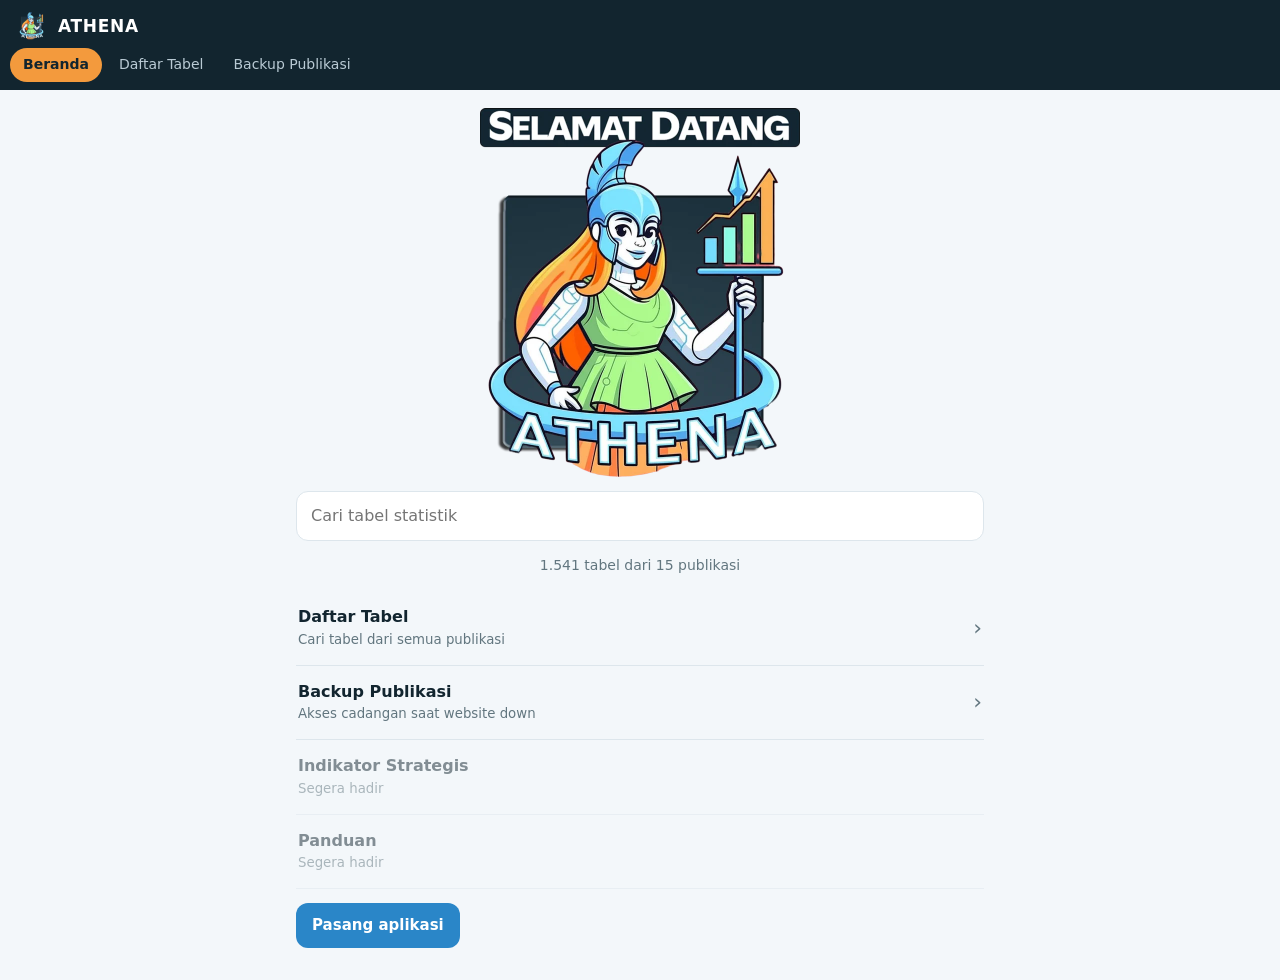
==== index.html @ 531c3cbd "firsttttt" ====
<!doctype html><html lang="id"><head><meta charset="utf-8"><meta name="viewport" content="width=device-width,initial-scale=1,viewport-fit=cover"><meta name="theme-color" content="#12252f"><link rel="manifest" href="manifest.webmanifest"><link rel="apple-touch-icon" href="assets/icon-180.png"><link rel="icon" href="assets/icon-192.png"><link rel="stylesheet" href="css/style.css"><title>ATHENA</title></head><body data-page="home"><main>
<img class="hero" src="assets/hero.webp" alt="ATHENA, selamat datang">
<form action="tabel.html"><input name="q" type="search" placeholder="Cari tabel statistik" aria-label="Cari tabel"></form>
<p id="st" class="mu" style="text-align:center"></p>
<div class="menu">
<a href="tabel.html"><span><b>Daftar Tabel</b><small>Cari tabel dari semua publikasi</small></span></a>
<a href="backup.html"><span><b>Backup Publikasi</b><small>Akses cadangan saat website down</small></span></a>
<a class="off" aria-disabled="true"><span><b>Indikator Strategis</b><small>Segera hadir</small></span></a>
<a class="off" aria-disabled="true"><span><b>Panduan</b><small>Segera hadir</small></span></a>
</div>
<div class="row"><button id="ins" class="btn" hidden>Pasang aplikasi</button></div></main>
<script src="js/layout.js"></script><script>
fetch('data/sumber.json').then(r=>r.json()).then(s=>{st.textContent=s.reduce((a,x)=>a+x.jumlah,0).toLocaleString('id-ID')+' tabel dari '+s.length+' publikasi'});
let ev;addEventListener('beforeinstallprompt',e=>{e.preventDefault();ev=e;ins.hidden=false});ins.onclick=()=>ev.prompt();
</script></body></html>
---- css/style.css ----
:root{--bg:#f3f7fa;--sf:#fff;--ink:#12252f;--mu:#62767f;--ln:#dde6ec;--ac:#2a86c8;--or:#f39a3d;--hd:#12252f}
@media(prefers-color-scheme:dark){:root{--bg:#0b161c;--sf:#13252e;--ink:#e9f1f6;--mu:#93a7b1;--ln:#233a46;--ac:#5bb4e8;--hd:#08111a}}
*{box-sizing:border-box}html{-webkit-text-size-adjust:100%}
body{margin:0;background:var(--bg);color:var(--ink);font:16px/1.55 system-ui,-apple-system,"Segoe UI",Roboto,sans-serif}
header{position:sticky;top:0;z-index:5;background:var(--hd);color:#fff;padding-top:env(safe-area-inset-top)}
.bar{display:flex;align-items:center;gap:10px;padding:10px 16px 6px}.bar img{width:32px;height:32px;border-radius:8px}.bar b{font-size:17px;letter-spacing:.04em}
nav{display:flex;gap:4px;padding:0 10px 8px;overflow-x:auto;scrollbar-width:none}
nav a{color:#b9cad4;text-decoration:none;padding:6px 13px;border-radius:99px;font-size:14px;white-space:nowrap}
nav a.on{background:var(--or);color:#12252f;font-weight:600}
main{max-width:720px;margin:0 auto;padding:18px 16px calc(32px + env(safe-area-inset-bottom))}
h1{font-size:24px;line-height:1.25;margin:4px 0 14px}h2{font-size:17px;margin:22px 0 4px}
.mu{color:var(--mu);font-size:14px}a{color:var(--ac)}
input,select{width:100%;font:inherit;color:inherit;background:var(--sf);border:1px solid var(--ln);border-radius:12px;padding:12px 14px}
input:focus,select:focus,.btn:focus-visible,.it:focus-visible,a:focus-visible{outline:2px solid var(--ac);outline-offset:2px}
.fl{display:grid;gap:8px;margin:8px 0 12px}@media(min-width:560px){.fl{grid-template-columns:repeat(3,1fr)}}
.it{display:block;width:100%;text-align:left;font:inherit;color:inherit;background:none;border:0;border-bottom:1px solid var(--ln);padding:13px 2px;cursor:pointer}
.it b{display:block;font-weight:600}.it span{font-size:13px;color:var(--mu)}
.btn{display:inline-block;font:inherit;font-size:15px;font-weight:600;text-decoration:none;color:#fff;background:var(--ac);border:0;border-radius:12px;padding:11px 16px;cursor:pointer}
.btn.gh{background:none;color:var(--ink);border:1px solid var(--ln)}.row{display:flex;flex-wrap:wrap;gap:8px;margin-top:14px}
dialog{width:min(94vw,680px);max-height:90vh;padding:0;border:0;border-radius:18px;background:var(--sf);color:var(--ink)}dialog::backdrop{background:#000a}
.in{padding:18px}.in h2{font-size:18px;line-height:1.35;margin:0 0 6px}.in img{width:100%;border-radius:10px;margin-top:12px;background:#fff}
.hero{display:block;width:min(72%,320px);margin:0 auto 14px}
.menu a,.u{display:flex;justify-content:space-between;align-items:center;gap:12px;padding:14px 2px;border-bottom:1px solid var(--ln);color:inherit;text-decoration:none}
.menu small{display:block;color:var(--mu)}.menu .off{opacity:.5}.menu a:not(.off)::after{content:"›";color:var(--mu);font-size:22px}
.note{border-left:4px solid var(--or);background:var(--sf);padding:12px 14px;border-radius:0 12px 12px 0;margin:12px 0}
code{word-break:break-all;font-size:13px}
@media(prefers-reduced-motion:no-preference){.hero{animation:up .5s ease both}@keyframes up{from{opacity:0;transform:translateY(8px)}}}
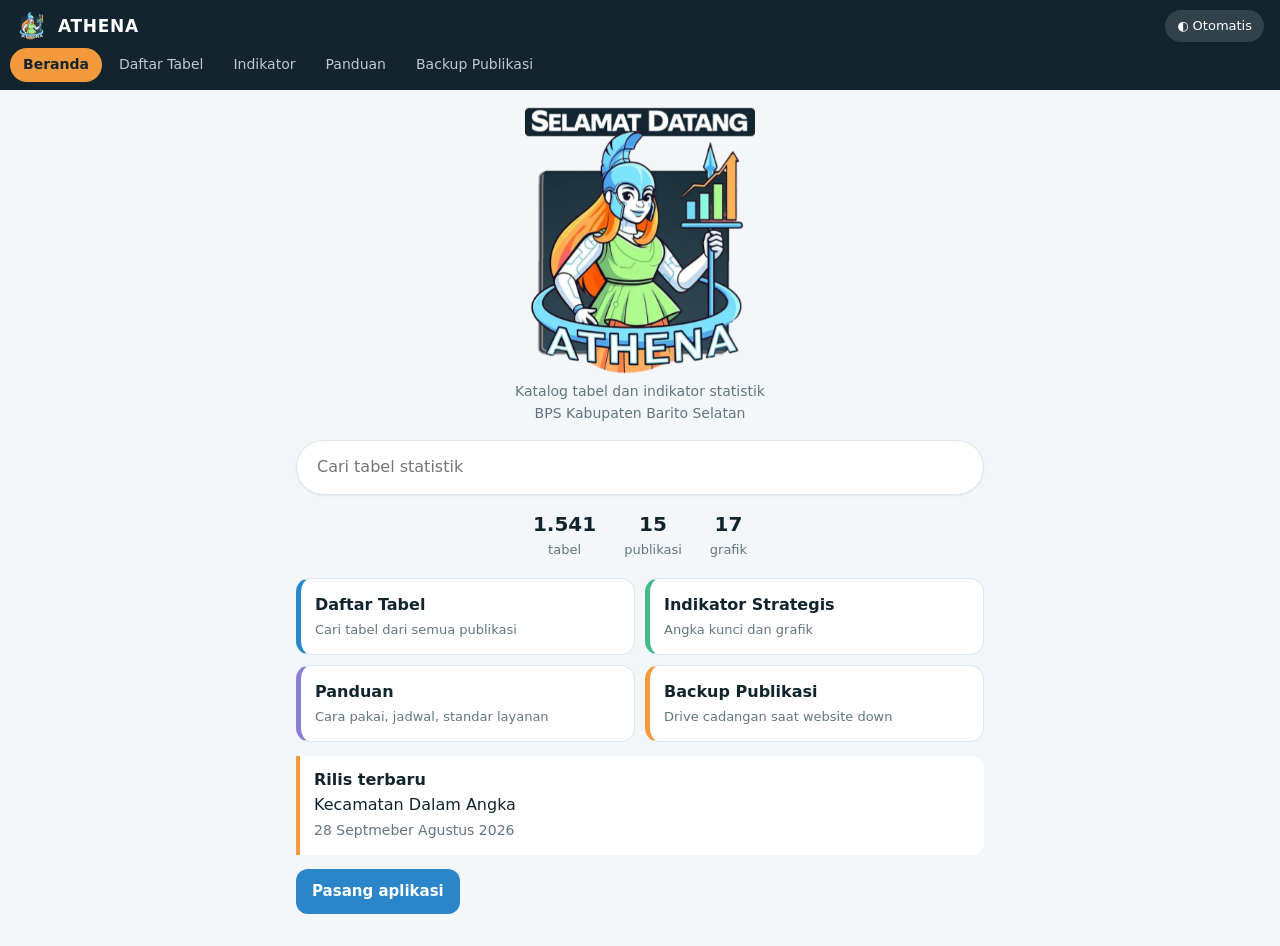
==== commit 05befacc: "update" ====
--- a/index.html
+++ b/index.html
@@ -1,15 +1,18 @@
-<!doctype html><html lang="id"><head><meta charset="utf-8"><meta name="viewport" content="width=device-width,initial-scale=1,viewport-fit=cover"><meta name="theme-color" content="#12252f"><link rel="manifest" href="manifest.webmanifest"><link rel="apple-touch-icon" href="assets/icon-180.png"><link rel="icon" href="assets/icon-192.png"><link rel="stylesheet" href="css/style.css"><title>ATHENA</title></head><body data-page="home"><main>
-<img class="hero" src="assets/hero.webp" alt="ATHENA, selamat datang">
-<form action="tabel.html"><input name="q" type="search" placeholder="Cari tabel statistik" aria-label="Cari tabel"></form>
-<p id="st" class="mu" style="text-align:center"></p>
-<div class="menu">
-<a href="tabel.html"><span><b>Daftar Tabel</b><small>Cari tabel dari semua publikasi</small></span></a>
-<a href="backup.html"><span><b>Backup Publikasi</b><small>Akses cadangan saat website down</small></span></a>
-<a class="off" aria-disabled="true"><span><b>Indikator Strategis</b><small>Segera hadir</small></span></a>
-<a class="off" aria-disabled="true"><span><b>Panduan</b><small>Segera hadir</small></span></a>
+<!doctype html><html lang="id"><head><meta charset="utf-8"><meta name="viewport" content="width=device-width,initial-scale=1,viewport-fit=cover"><meta name="theme-color" content="#12252f"><link rel="manifest" href="manifest.webmanifest"><link rel="apple-touch-icon" href="assets/icon-180.png"><link rel="icon" href="assets/icon-192.png"><script src="js/theme.js"></script><link rel="stylesheet" href="css/style.css"><title>ATHENA</title></head><body data-page="home"><main>
+<section class="top"><img class="hero" src="assets/hero.webp" alt="ATHENA, selamat datang"><p class="mu">Katalog tabel dan indikator statistik<br>BPS Kabupaten Barito Selatan</p></section>
+<form action="tabel.html" class="sf"><input name="q" type="search" placeholder="Cari tabel statistik" aria-label="Cari tabel"></form>
+<div class="st" id="st"></div>
+<div class="tiles">
+<a class="tile t1" href="tabel.html"><b>Daftar Tabel</b><small>Cari tabel dari semua publikasi</small></a>
+<a class="tile t2" href="strategis.html"><b>Indikator Strategis</b><small>Angka kunci dan grafik</small></a>
+<a class="tile t3" href="panduan.html"><b>Panduan</b><small>Cara pakai, jadwal, standar layanan</small></a>
+<a class="tile t4" href="backup.html"><b>Backup Publikasi</b><small>Drive cadangan saat website down</small></a>
 </div>
+<a id="nw" class="note" href="backup.html" hidden></a>
 <div class="row"><button id="ins" class="btn" hidden>Pasang aplikasi</button></div></main>
 <script src="js/layout.js"></script><script>
-fetch('data/sumber.json').then(r=>r.json()).then(s=>{st.textContent=s.reduce((a,x)=>a+x.jumlah,0).toLocaleString('id-ID')+' tabel dari '+s.length+' publikasi'});
+const J=u=>fetch(u).then(r=>r.json()),esc=t=>String(t).replace(/[&<>"]/g,c=>'&#'+c.charCodeAt(0)+';');
+Promise.all([J('data/sumber.json'),J('data/indikator.json')]).then(([s,k])=>{st.innerHTML=[[s.reduce((a,x)=>a+x.jumlah,0),'tabel'],[s.length,'publikasi'],[k.reduce((a,x)=>a+x.grafik.length,0),'grafik']].map(([v,l])=>'<div><b>'+v.toLocaleString('id-ID')+'</b>'+l+'</div>').join('')});
+J('data/update.json').then(u=>{if(u[0]){nw.hidden=false;nw.innerHTML='<b>Rilis terbaru</b><br>'+esc(u[0].judul)+'<br><span class="mu">'+esc(u[0].rilis)+'</span>'}});
 let ev;addEventListener('beforeinstallprompt',e=>{e.preventDefault();ev=e;ins.hidden=false});ins.onclick=()=>ev.prompt();
 </script></body></html>
--- a/css/style.css
+++ b/css/style.css
@@ -1,5 +1,5 @@
 :root{--bg:#f3f7fa;--sf:#fff;--ink:#12252f;--mu:#62767f;--ln:#dde6ec;--ac:#2a86c8;--or:#f39a3d;--hd:#12252f}
-@media(prefers-color-scheme:dark){:root{--bg:#0b161c;--sf:#13252e;--ink:#e9f1f6;--mu:#93a7b1;--ln:#233a46;--ac:#5bb4e8;--hd:#08111a}}
+:root{color-scheme:light}:root[data-t=dark]{color-scheme:dark;--bg:#0b161c;--sf:#13252e;--ink:#e9f1f6;--mu:#93a7b1;--ln:#233a46;--ac:#5bb4e8;--hd:#08111a}
 *{box-sizing:border-box}html{-webkit-text-size-adjust:100%}
 body{margin:0;background:var(--bg);color:var(--ink);font:16px/1.55 system-ui,-apple-system,"Segoe UI",Roboto,sans-serif}
 header{position:sticky;top:0;z-index:5;background:var(--hd);color:#fff;padding-top:env(safe-area-inset-top)}
@@ -25,3 +25,29 @@
 .note{border-left:4px solid var(--or);background:var(--sf);padding:12px 14px;border-radius:0 12px 12px 0;margin:12px 0}
 code{word-break:break-all;font-size:13px}
 @media(prefers-reduced-motion:no-preference){.hero{animation:up .5s ease both}@keyframes up{from{opacity:0;transform:translateY(8px)}}}
+.chip{display:inline-block;font-style:normal;font-size:12px;font-weight:700;background:var(--or);color:#12252f;border-radius:6px;padding:1px 7px;margin-right:6px}
+.meta{display:grid;grid-template-columns:1fr 1fr;gap:12px 16px;margin:14px 0}.meta dt{font-size:13px;color:var(--mu)}.meta dd{margin:0;word-break:break-word}
+.meta .w{grid-column:1/-1}.meta .bab dd{font-weight:700;font-size:18px}
+.drop{display:block;border:2px dashed var(--ln);border-radius:16px;padding:28px 16px;text-align:center;cursor:pointer}.drop:hover,.drop.on{border-color:var(--ac)}
+.kv{display:grid;grid-template-columns:repeat(2,1fr);gap:8px;margin:14px 0}.kv div{background:var(--sf);border:1px solid var(--ln);border-radius:12px;padding:10px 12px;font-size:14px;color:var(--mu)}.kv b{display:block;font-size:22px;color:var(--ink)}
+.grid{display:grid;grid-template-columns:repeat(2,1fr);gap:12px}@media(min-width:620px){.grid{grid-template-columns:repeat(3,1fr)}}
+.card{display:flex;flex-direction:column;gap:2px;background:var(--sf);border:1px solid var(--ln);border-radius:16px;overflow:hidden;padding:0 0 12px;color:inherit;text-decoration:none;min-height:96px}
+.card img{width:100%;aspect-ratio:4/3;object-fit:cover;background:var(--ln)}.card b,.card span{padding:0 12px}.card b{margin-top:8px}
+.gf{margin-top:22px}.gf h2{margin:0 0 2px}.cv{position:relative;height:260px;margin-top:8px}.cv.tall{height:380px}
+details{margin-top:8px}summary{cursor:pointer;color:var(--ac);font-size:14px}.sc{overflow-x:auto}
+table{border-collapse:collapse;width:100%;font-size:14px}th,td{border-bottom:1px solid var(--ln);padding:6px 10px;text-align:left;white-space:nowrap}th{color:var(--mu);font-weight:600}
+.md img{max-width:100%;border-radius:10px;cursor:zoom-in}.md h2{margin-top:24px}
+.zm{width:100vw;max-width:100vw;height:100vh;max-height:100vh;border-radius:0;background:#000d;overflow:auto}.zm img{width:100%;display:block;margin-top:56px}.zm img.z{width:220%}.zm .btn{position:fixed;top:12px;right:12px;z-index:2}
+.th{margin-left:auto;background:#ffffff22;color:#fff;border:0;border-radius:99px;padding:6px 12px;font:inherit;font-size:13px;cursor:pointer}
+.top{text-align:center}.top .hero{width:min(54%,230px);margin-bottom:8px}.top p{margin:0}
+.sf{margin:16px 0 4px}.sf input{border-radius:99px;padding:14px 20px;box-shadow:0 1px 2px #0001}
+.st{display:flex;justify-content:center;gap:28px;margin:14px 0 18px;font-size:13px;color:var(--mu)}.st>div{text-align:center}.st b{display:block;font-size:20px;color:var(--ink)}
+.tiles{display:grid;grid-template-columns:1fr 1fr;gap:10px}
+.tile{background:var(--sf);border:1px solid var(--ln);border-left:5px solid var(--c);border-radius:14px;padding:14px;color:inherit;text-decoration:none}
+.tile small{display:block;color:var(--mu);font-size:13px;margin-top:2px}.t1{--c:#2a86c8}.t2{--c:#46b98a}.t3{--c:#8e7dd6}.t4{--c:#f39a3d}
+a.note{display:block;color:inherit;text-decoration:none;margin-top:14px}.it:hover{background:var(--sf)}
+.lead{margin:-6px 0 18px;font-size:15px}
+.bk{background:var(--sf);border:1px solid var(--ln);border-radius:16px;padding:18px;text-align:center}
+.btn.big{display:block;padding:15px}.lnk{background:none;border:0;color:var(--ac);font:inherit;font-size:14px;margin:10px 0 2px;cursor:pointer}.bk p{margin:8px 0 0}
+.lb{font-size:13px;font-weight:600;color:var(--mu);text-transform:uppercase;letter-spacing:.06em;margin:26px 0 4px}
+.u{padding:14px 0}.u span{white-space:nowrap;font-size:13px}
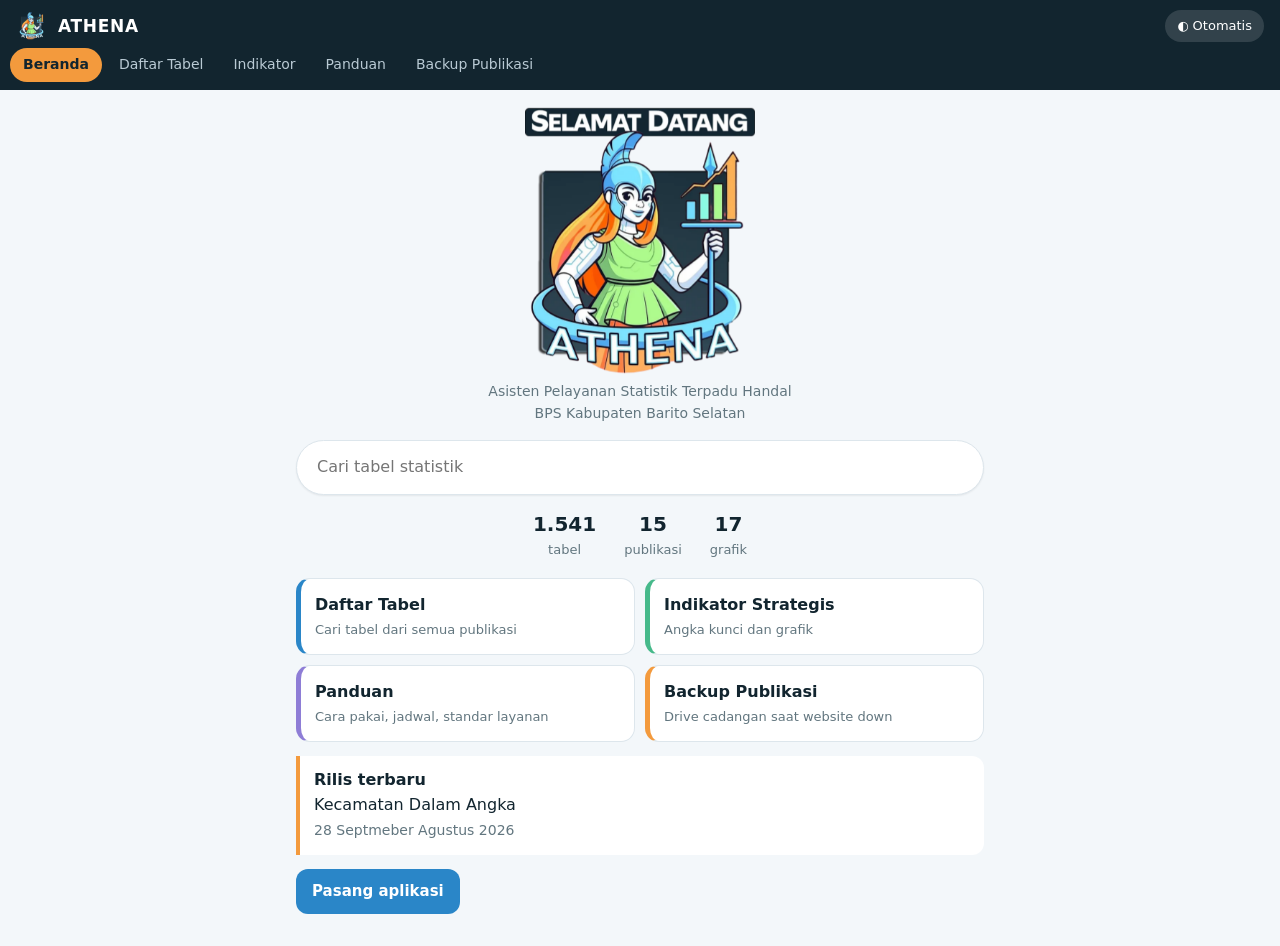
==== commit b03b1085: "update" ====
--- a/index.html
+++ b/index.html
@@ -1,18 +1,43 @@
-<!doctype html><html lang="id"><head><meta charset="utf-8"><meta name="viewport" content="width=device-width,initial-scale=1,viewport-fit=cover"><meta name="theme-color" content="#12252f"><link rel="manifest" href="manifest.webmanifest"><link rel="apple-touch-icon" href="assets/icon-180.png"><link rel="icon" href="assets/icon-192.png"><script src="js/theme.js"></script><link rel="stylesheet" href="css/style.css"><title>ATHENA</title></head><body data-page="home"><main>
-<section class="top"><img class="hero" src="assets/hero.webp" alt="ATHENA, selamat datang"><p class="mu">Katalog tabel dan indikator statistik<br>BPS Kabupaten Barito Selatan</p></section>
-<form action="tabel.html" class="sf"><input name="q" type="search" placeholder="Cari tabel statistik" aria-label="Cari tabel"></form>
-<div class="st" id="st"></div>
-<div class="tiles">
-<a class="tile t1" href="tabel.html"><b>Daftar Tabel</b><small>Cari tabel dari semua publikasi</small></a>
-<a class="tile t2" href="strategis.html"><b>Indikator Strategis</b><small>Angka kunci dan grafik</small></a>
-<a class="tile t3" href="panduan.html"><b>Panduan</b><small>Cara pakai, jadwal, standar layanan</small></a>
-<a class="tile t4" href="backup.html"><b>Backup Publikasi</b><small>Drive cadangan saat website down</small></a>
-</div>
-<a id="nw" class="note" href="backup.html" hidden></a>
-<div class="row"><button id="ins" class="btn" hidden>Pasang aplikasi</button></div></main>
-<script src="js/layout.js"></script><script>
-const J=u=>fetch(u).then(r=>r.json()),esc=t=>String(t).replace(/[&<>"]/g,c=>'&#'+c.charCodeAt(0)+';');
-Promise.all([J('data/sumber.json'),J('data/indikator.json')]).then(([s,k])=>{st.innerHTML=[[s.reduce((a,x)=>a+x.jumlah,0),'tabel'],[s.length,'publikasi'],[k.reduce((a,x)=>a+x.grafik.length,0),'grafik']].map(([v,l])=>'<div><b>'+v.toLocaleString('id-ID')+'</b>'+l+'</div>').join('')});
-J('data/update.json').then(u=>{if(u[0]){nw.hidden=false;nw.innerHTML='<b>Rilis terbaru</b><br>'+esc(u[0].judul)+'<br><span class="mu">'+esc(u[0].rilis)+'</span>'}});
-let ev;addEventListener('beforeinstallprompt',e=>{e.preventDefault();ev=e;ins.hidden=false});ins.onclick=()=>ev.prompt();
-</script></body></html>
+<!doctype html>
+<html lang="id">
+
+<head>
+    <meta charset="utf-8">
+    <meta name="viewport" content="width=device-width,initial-scale=1,viewport-fit=cover">
+    <meta name="theme-color" content="#12252f">
+    <link rel="manifest" href="manifest.webmanifest">
+    <link rel="apple-touch-icon" href="assets/icon-180.png">
+    <link rel="icon" href="assets/icon-192.png">
+    <script src="js/theme.js"></script>
+    <link rel="stylesheet" href="css/style.css">
+    <title>ATHENA</title>
+</head>
+
+<body data-page="home">
+    <main>
+        <section class="top"><img class="hero" src="assets/hero.webp" alt="ATHENA, selamat datang">
+            <p class="mu">Asisten Pelayanan Statistik Terpadu Handal<br>BPS Kabupaten Barito Selatan</p>
+        </section>
+        <form action="tabel.html" class="sf"><input name="q" type="search" placeholder="Cari tabel statistik"
+                aria-label="Cari tabel"></form>
+        <div class="st" id="st"></div>
+        <div class="tiles">
+            <a class="tile t1" href="tabel.html"><b>Daftar Tabel</b><small>Cari tabel dari semua publikasi</small></a>
+            <a class="tile t2" href="strategis.html"><b>Indikator Strategis</b><small>Angka kunci dan grafik</small></a>
+            <a class="tile t3" href="panduan.html"><b>Panduan</b><small>Cara pakai, jadwal, standar layanan</small></a>
+            <a class="tile t4" href="backup.html"><b>Backup Publikasi</b><small>Drive cadangan saat website
+                    down</small></a>
+        </div>
+        <a id="nw" class="note" href="backup.html" hidden></a>
+        <div class="row"><button id="ins" class="btn" hidden>Pasang aplikasi</button></div>
+    </main>
+    <script src="js/layout.js"></script>
+    <script>
+        const J = u => fetch(u).then(r => r.json()), esc = t => String(t).replace(/[&<>"]/g, c => '&#' + c.charCodeAt(0) + ';');
+        Promise.all([J('data/sumber.json'), J('data/indikator.json')]).then(([s, k]) => { st.innerHTML = [[s.reduce((a, x) => a + x.jumlah, 0), 'tabel'], [s.length, 'publikasi'], [k.reduce((a, x) => a + x.grafik.length, 0), 'grafik']].map(([v, l]) => '<div><b>' + v.toLocaleString('id-ID') + '</b>' + l + '</div>').join('') });
+        J('data/update.json').then(u => { if (u[0]) { nw.hidden = false; nw.innerHTML = '<b>Rilis terbaru</b><br>' + esc(u[0].judul) + '<br><span class="mu">' + esc(u[0].rilis) + '</span>' } });
+        let ev; addEventListener('beforeinstallprompt', e => { e.preventDefault(); ev = e; ins.hidden = false }); ins.onclick = () => ev.prompt();
+    </script>
+</body>
+
+</html>
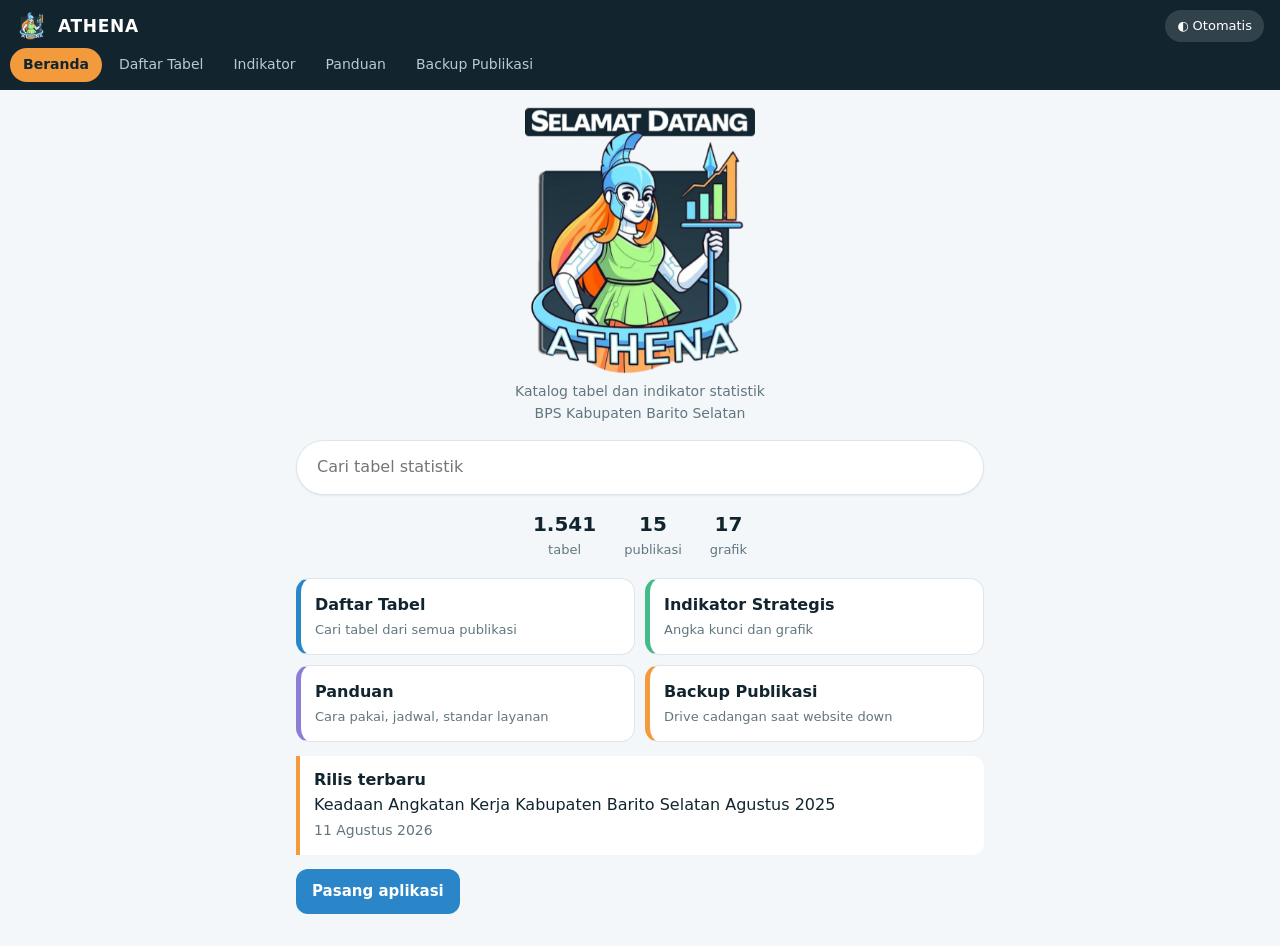
==== commit 8261ca43: "update 12/11" ====
--- a/index.html
+++ b/index.html
@@ -1,43 +1,18 @@
-<!doctype html>
-<html lang="id">
-
-<head>
-    <meta charset="utf-8">
-    <meta name="viewport" content="width=device-width,initial-scale=1,viewport-fit=cover">
-    <meta name="theme-color" content="#12252f">
-    <link rel="manifest" href="manifest.webmanifest">
-    <link rel="apple-touch-icon" href="assets/icon-180.png">
-    <link rel="icon" href="assets/icon-192.png">
-    <script src="js/theme.js"></script>
-    <link rel="stylesheet" href="css/style.css">
-    <title>ATHENA</title>
-</head>
-
-<body data-page="home">
-    <main>
-        <section class="top"><img class="hero" src="assets/hero.webp" alt="ATHENA, selamat datang">
-            <p class="mu">Asisten Pelayanan Statistik Terpadu Handal<br>BPS Kabupaten Barito Selatan</p>
-        </section>
-        <form action="tabel.html" class="sf"><input name="q" type="search" placeholder="Cari tabel statistik"
-                aria-label="Cari tabel"></form>
-        <div class="st" id="st"></div>
-        <div class="tiles">
-            <a class="tile t1" href="tabel.html"><b>Daftar Tabel</b><small>Cari tabel dari semua publikasi</small></a>
-            <a class="tile t2" href="strategis.html"><b>Indikator Strategis</b><small>Angka kunci dan grafik</small></a>
-            <a class="tile t3" href="panduan.html"><b>Panduan</b><small>Cara pakai, jadwal, standar layanan</small></a>
-            <a class="tile t4" href="backup.html"><b>Backup Publikasi</b><small>Drive cadangan saat website
-                    down</small></a>
-        </div>
-        <a id="nw" class="note" href="backup.html" hidden></a>
-        <div class="row"><button id="ins" class="btn" hidden>Pasang aplikasi</button></div>
-    </main>
-    <script src="js/layout.js"></script>
-    <script>
-        const J = u => fetch(u).then(r => r.json()), esc = t => String(t).replace(/[&<>"]/g, c => '&#' + c.charCodeAt(0) + ';');
-        Promise.all([J('data/sumber.json'), J('data/indikator.json')]).then(([s, k]) => { st.innerHTML = [[s.reduce((a, x) => a + x.jumlah, 0), 'tabel'], [s.length, 'publikasi'], [k.reduce((a, x) => a + x.grafik.length, 0), 'grafik']].map(([v, l]) => '<div><b>' + v.toLocaleString('id-ID') + '</b>' + l + '</div>').join('') });
-        J('data/update.json').then(u => { if (u[0]) { nw.hidden = false; nw.innerHTML = '<b>Rilis terbaru</b><br>' + esc(u[0].judul) + '<br><span class="mu">' + esc(u[0].rilis) + '</span>' } });
-        let ev; addEventListener('beforeinstallprompt', e => { e.preventDefault(); ev = e; ins.hidden = false }); ins.onclick = () => ev.prompt();
-    </script>
-</body>
-
-</html>+<!doctype html><html lang="id"><head><meta charset="utf-8"><meta name="viewport" content="width=device-width,initial-scale=1,viewport-fit=cover"><meta name="theme-color" content="#12252f"><link rel="manifest" href="manifest.webmanifest"><link rel="apple-touch-icon" href="assets/icon-180.png"><link rel="icon" href="assets/icon-192.png"><script src="js/theme.js"></script><link rel="stylesheet" href="css/style.css"><title>ATHENA</title></head><body data-page="home"><main>
+<section class="top"><img class="hero" src="assets/hero.webp" alt="ATHENA, selamat datang"><p class="mu">Katalog tabel dan indikator statistik<br>BPS Kabupaten Barito Selatan</p></section>
+<form action="tabel.html" class="sf"><input name="q" type="search" placeholder="Cari tabel statistik" aria-label="Cari tabel"></form>
+<div class="st" id="st"></div>
+<div class="tiles">
+<a class="tile t1" href="tabel.html"><b>Daftar Tabel</b><small>Cari tabel dari semua publikasi</small></a>
+<a class="tile t2" href="strategis.html"><b>Indikator Strategis</b><small>Angka kunci dan grafik</small></a>
+<a class="tile t3" href="panduan.html"><b>Panduan</b><small>Cara pakai, jadwal, standar layanan</small></a>
+<a class="tile t4" href="backup.html"><b>Backup Publikasi</b><small>Drive cadangan saat website down</small></a>
+</div>
+<a id="nw" class="note" href="backup.html" hidden></a>
+<div class="row"><button id="ins" class="btn" hidden>Pasang aplikasi</button></div></main>
+<script src="js/layout.js"></script><script>
+const J=u=>fetch(u).then(r=>r.json()),esc=t=>String(t).replace(/[&<>"]/g,c=>'&#'+c.charCodeAt(0)+';');
+Promise.all([J('data/sumber.json'),J('data/indikator.json')]).then(([s,k])=>{st.innerHTML=[[s.reduce((a,x)=>a+x.jumlah,0),'tabel'],[s.length,'publikasi'],[k.reduce((a,x)=>a+x.grafik.length,0),'grafik']].map(([v,l])=>'<div><b>'+v.toLocaleString('id-ID')+'</b>'+l+'</div>').join('')});
+J('data/update.json').then(u=>{if(u[0]){nw.hidden=false;nw.innerHTML='<b>Rilis terbaru</b><br>'+esc(u[0].judul)+'<br><span class="mu">'+esc(u[0].rilis)+'</span>'}});
+let ev;addEventListener('beforeinstallprompt',e=>{e.preventDefault();ev=e;ins.hidden=false});ins.onclick=()=>ev.prompt();
+</script></body></html>
